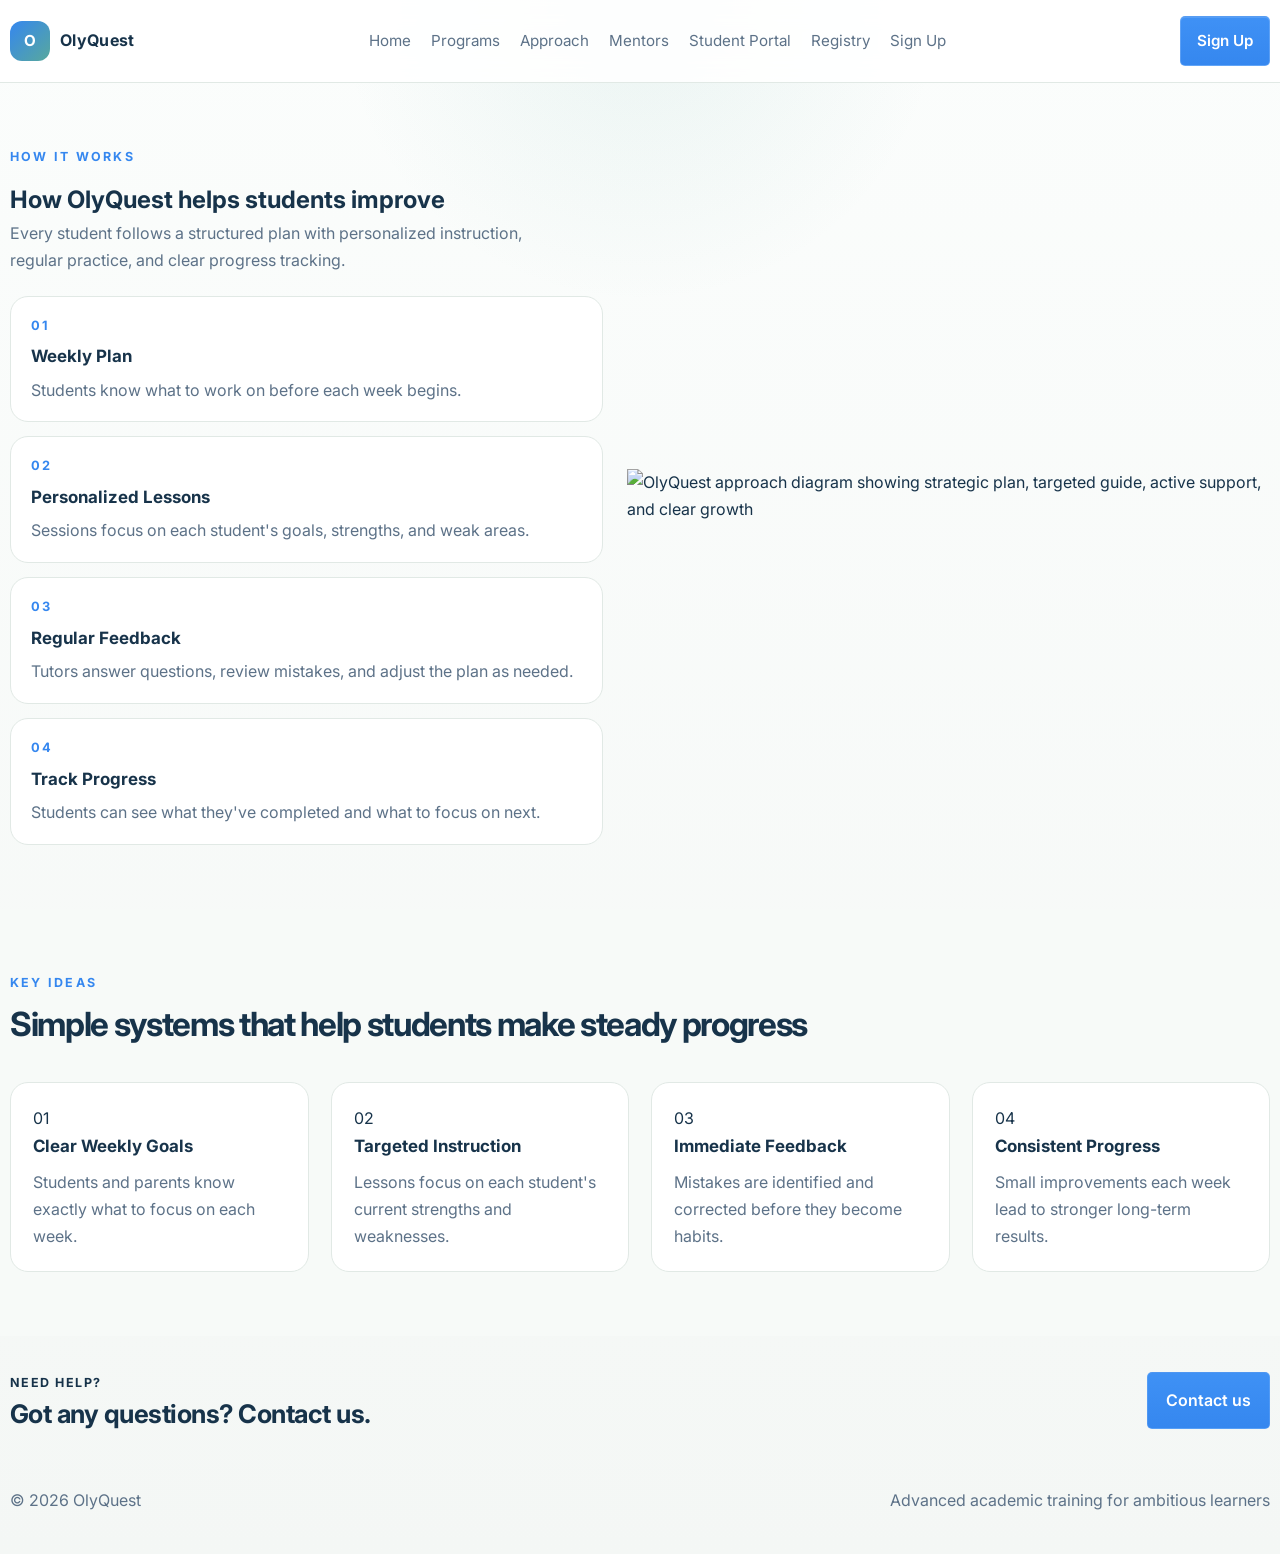
==== approach.html @ e414390c "inint" ====
<!DOCTYPE html>
<html lang="en">
  <head>
    <meta charset="UTF-8" />
    <meta name="viewport" content="width=device-width, initial-scale=1.0" />
    <title>OlyQuest | Approach</title>
    <link rel="preconnect" href="https://fonts.googleapis.com" />
    <link rel="preconnect" href="https://fonts.gstatic.com" crossorigin />
    <link href="https://fonts.googleapis.com/css2?family=Inter:wght@400;500;600;700;800&display=swap" rel="stylesheet" />
    <link rel="stylesheet" href="styles.css" />
  </head>
  <body>
    <header class="site-header">
      <div class="container nav-wrap">
        <a href="index.html" class="brand">
          <span class="brand-mark">O</span>
          <span>OlyQuest</span>
        </a>
        <nav>
          <a href="index.html">Home</a>
          <a href="programs.html">Programs</a>
          <a href="approach.html">Approach</a>
          <a href="mentors.html">Mentors</a>
          <a href="portal.html">Student Portal</a>
          <a href="registry.html">Registry</a>
          <a href="signup.html">Sign Up</a>
        </nav>
        <a class="nav-button" href="signup.html">Sign Up</a>
      </div>
    </header>

    <main>
      <section class="page-section">
        <div class="container approach-layout">
          <div class="approach-copy">
            <p class="eyebrow">HOW IT WORKS</p>
            <h2>How OlyQuest helps students improve</h2>
            <p class="page-text">
              Every student follows a structured plan with personalized instruction, regular practice, and clear progress tracking.
            </p>

            <div class="approach-points">
              <article class="approach-card">
                <span>01</span>
                <h3>Weekly Plan</h3>
                <p>Students know what to work on before each week begins.</p>
              </article>

              <article class="approach-card">
                <span>02</span>
                <h3>Personalized Lessons</h3>
                <p>Sessions focus on each student's goals, strengths, and weak areas.</p>
              </article>

              <article class="approach-card">
                <span>03</span>
                <h3>Regular Feedback</h3>
                <p>Tutors answer questions, review mistakes, and adjust the plan as needed.</p>
              </article>

              <article class="approach-card">
                <span>04</span>
                <h3>Track Progress</h3>
                <p>Students can see what they've completed and what to focus on next.</p>
              </article>
            </div>

          </div>
          <div class="approach-diagram">
            <img src="pictures/approach_diagram.png" alt="OlyQuest approach diagram showing strategic plan, targeted guide, active support, and clear growth" />
          </div>
        </div>
      </section>

      <section class="page-section alt">
      <div class="container">
        <div class="section-heading narrow">
          <p class="eyebrow">KEY IDEAS</p>
          <h2>Simple systems that help students make steady progress</h2>
        </div>
      <div class="pillars-grid approach-pillars-grid">
        <article class="pillar-card">
          <div class="icon-pill">01</div>
          <h3>Clear Weekly Goals</h3>
          <p>Students and parents know exactly what to focus on each week.</p>
        </article>
      <article class="pillar-card">
        <div class="icon-pill">02</div>
        <h3>Targeted Instruction</h3>
        <p>Lessons focus on each student's current strengths and weaknesses.</p>
      </article>
      <article class="pillar-card">
        <div class="icon-pill">03</div>
        <h3>Immediate Feedback</h3>
        <p>Mistakes are identified and corrected before they become habits.</p>
      </article>
      <article class="pillar-card">
        <div class="icon-pill">04</div>
        <h3>Consistent Progress</h3>
        <p>Small improvements each week lead to stronger long-term results.</p>
      </article>
    </div>
    </div>
  </section>


      <section class="cta-section">
        <div class="container cta-box">
          <div>
            <p class="eyebrow">NEED HELP?</p>
            <h2>Got any questions? Contact us.</h2>
          </div>
          <a class="button secondary" href="mailto:hello@olyquest.org">Contact us</a>
        </div>
      </section>
    </main>

    <footer class="site-footer">
      <div class="container footer-wrap">
        <p>© 2026 OlyQuest</p>
        <p>Advanced academic training for ambitious learners</p>
      </div>
    </footer>
  </body>
</html>
---- styles.css ----
:root {
  --bg: #f4f7f5;
  --surface: #ffffff;
  --surface-alt: #f7faf8;
  --surface-accent: #eef7f5;
  --surface-soft: #f5f7ef;
  --text: #17334a;
  --muted: #5d7288;
  --primary: #3587ef;
  --primary-dark: #3587ef;
  --button-blue-start: #3f91f5;
  --button-blue-end: #3587ef;
  --button-blue-hover-start: #3789ee;
  --button-blue-hover-end: #2f7fe6;
  --accent: #58a89d;
  --accent-2: #7ea9c8;
  --border: #e1e9e5;
  --shadow: 0 22px 50px rgba(23, 51, 74, 0.08);
  --radius: 18px;
  --max-width: 1260px;
}

* {
  box-sizing: border-box;
  margin: 0;
  padding: 0;
}

html {
  scroll-behavior: smooth;
}

body {
  font-family: 'Inter', sans-serif;
  color: var(--text);
  background:
    radial-gradient(circle at top, rgba(88, 168, 157, 0.1), transparent 18%),
    linear-gradient(180deg, #fbfdfc 0%, var(--bg) 100%);
  line-height: 1.68;
  -webkit-font-smoothing: antialiased;
  text-rendering: optimizeLegibility;
}

img {
  max-width: 100%;
  display: block;
}

a {
  color: inherit;
  text-decoration: none;
}

button,
a {
  -webkit-tap-highlight-color: transparent;
}

.container {
  width: min(var(--max-width), calc(100% - 16px));
  margin: 0 auto;
}

section {
  position: relative;
}

.site-header {
  position: sticky;
  top: 0;
  z-index: 50;
  background: rgba(255, 255, 255, 0.88);
  backdrop-filter: blur(12px);
  border-bottom: 1px solid var(--border);
}

.nav-wrap {
  display: flex;
  align-items: center;
  justify-content: space-between;
  padding: 16px 0;
  gap: 16px;
}

.brand {
  display: flex;
  align-items: center;
  gap: 10px;
  font-weight: 700;
  letter-spacing: 0.02em;
}

.brand-mark {
  display: inline-grid;
  place-items: center;
  width: 40px;
  height: 40px;
  background: linear-gradient(135deg, var(--primary), var(--accent));
  color: #fff;
  border-radius: 12px;
  font-size: 0.95rem;
}

nav {
  display: flex;
  align-items: center;
  gap: 20px;
}

nav a {
  color: var(--muted);
  font-size: 0.95rem;
}

.nav-button,
.button {
  display: inline-flex;
  align-items: center;
  justify-content: center;
  border-radius: 5px;
  font-weight: 600;
  transition: transform 0.18s ease, box-shadow 0.18s ease, background 0.18s ease;
}

.nav-button {
  background: linear-gradient(180deg, var(--button-blue-start) 0%, var(--button-blue-end) 100%);
  color: #fff;
  padding: 11px 16px;
  font-size: 0.95rem;
  border: 1px solid rgba(255, 255, 255, 0.18);
  box-shadow: inset 0 1px 0 rgba(255, 255, 255, 0.12);
}

.nav-button:hover,
.button:hover {
  transform: translateY(-1px);
}

.hero {
  padding: 96px 0 68px;
}

.hero-shell {
  display: grid;
  grid-template-columns: 1.05fr 0.95fr;
  gap: 48px;
  align-items: center;
}

.hero-content h1 {
  font-size: clamp(2.8rem, 3.6vw, 4.1rem);
  line-height: 0.95;
  letter-spacing: -0.06em;
  margin-bottom: 18px;
  max-width: 13ch;
}

.eyebrow {
  color: var(--primary);
  font-size: 0.78rem;
  font-weight: 700;
  letter-spacing: 0.18em;
  text-transform: uppercase;
  margin-bottom: 12px;
}

.eyebrow.small {
  margin-bottom: 8px;
}

.hero-text {
  color: var(--muted);
  font-size: 1rem;
  max-width: 58ch;
}

.hero-actions {
  display: flex;
  gap: 12px;
  margin: 28px 0;
}

.button {
  padding: 14px 18px;
}

.button.primary {
  background: linear-gradient(180deg, var(--button-blue-start) 0%, var(--button-blue-end) 100%);
  color: #fff;
  border: 1px solid rgba(255, 255, 255, 0.12);
}

.button.secondary {
  background: linear-gradient(180deg, #ffffff, var(--surface-alt));
  color: var(--primary);
  border: 1px solid var(--border);
}

.hero-meta {
  display: flex;
  gap: 10px;
  flex-wrap: wrap;
}

.hero-meta div {
  display: flex;
  align-items: center;
  gap: 8px;
  color: var(--muted);
  font-size: 0.9rem;
}

.hero-meta strong {
  color: var(--text);
  font-weight: 700;
}

.hero-panel {
  display: grid;
  gap: 14px;
}

.panel-card {
  background: var(--surface);
  border: 1px solid var(--border);
  border-radius: var(--radius);
  box-shadow: none;
}

.panel-card-main {
  padding: 22px;
}

.panel-card-start {
  position: relative;
  overflow: hidden;
  background: var(--surface);
}

.panel-start-head,
.panel-start-links {
  position: relative;
  z-index: 1;
}

.panel-start-head h3 {
  font-size: 1.45rem;
  letter-spacing: -0.03em;
  margin-bottom: 8px;
}

.panel-start-head p {
  color: var(--muted);
}

.panel-start-links {
  display: grid;
  gap: 10px;
  margin-top: 16px;
}

.panel-start-links a {
  display: flex;
  justify-content: space-between;
  align-items: center;
  gap: 14px;
  padding: 12px 14px;
  border: 1px solid #2c7ae0;
  border-radius: 6px;
  background: linear-gradient(180deg, var(--button-blue-start) 0%, var(--button-blue-end) 100%);
  transition: transform 0.16s ease, background 0.16s ease;
}

.panel-start-links a span {
  color: #ffffff;
  font-size: 0.82rem;
  font-weight: 700;
  letter-spacing: 0.12em;
  text-transform: uppercase;
}

.panel-start-links a strong {
  color: #ffffff;
  font-size: 0.95rem;
  white-space: nowrap;
}

.panel-start-links a::after {
  content: '→';
  color: #ffffff;
  font-weight: 700;
}

.panel-start-links a:hover {
  transform: translateY(-1px);
  background: linear-gradient(180deg, var(--button-blue-hover-start) 0%, var(--button-blue-hover-end) 100%);
}

.panel-header {
  display: flex;
  justify-content: space-between;
  align-items: center;
  color: var(--muted);
  font-size: 0.92rem;
  margin-bottom: 18px;
}

.panel-header strong {
  color: var(--text);
  font-size: 0.95rem;
}

.panel-metrics {
  display: grid;
  grid-template-columns: 1fr 1fr;
  gap: 12px;
  margin-bottom: 16px;
}

.panel-metrics div {
  background: var(--surface-alt);
  border-radius: 14px;
  padding: 16px;
}

.panel-metrics p {
  color: var(--muted);
  font-size: 0.9rem;
}

.panel-metrics h2 {
  font-size: 2rem;
  letter-spacing: -0.04em;
  margin-top: 4px;
}

.panel-stack {
  display: grid;
  gap: 10px;
}

.panel-stack div {
  display: flex;
  justify-content: space-between;
  gap: 10px;
  background: var(--surface-alt);
  border-radius: 12px;
  padding: 12px 14px;
}

.panel-card-mini {
  padding: 16px 18px;
  background: transparent;
  border-color: transparent;
}

.info-strip {
  padding: 0 0 56px;
}

.info-grid {
  display: grid;
  grid-template-columns: repeat(3, 1fr);
  gap: 18px;
}

.info-card {
  background: var(--surface);
  border: 1px solid var(--border);
  border-radius: var(--radius);
  padding: 22px;
  box-shadow: none;
}

.info-card h3 {
  font-size: 1.2rem;
  margin-bottom: 8px;
}

.info-card p {
  color: var(--muted);
}

.model-diagram {
  display: grid;
  grid-template-columns: repeat(3, minmax(0, 1fr));
  gap: 24px;
  align-items: start;
  justify-content: center;
}

.model-node {
  background: transparent;
  border: none;
  border-radius: 0;
  padding: 0;
  box-shadow: none;
  text-align: center;
  width: 100%;
  max-width: 420px;
  display: flex;
  flex-direction: column;
  align-items: center;
  position: relative;
  isolation: isolate;
}

.model-node::before {
  content: '';
  position: absolute;
  top: 12px;
  left: 50%;
  width: 300px;
  height: 300px;
  border-radius: 50%;
  transform: translateX(-50%);
  background: radial-gradient(circle, rgba(0, 88, 219, 0.16) 50%, rgba(0, 88, 219, 0.04) 55%, rgba(0, 88, 219, 0) 75%);
  z-index: 0;
  pointer-events: none;
}

.model-node img {
  width: min(100%, 260px);
  max-width: 260px;
  height: auto;
  display: block;
  margin: 0 auto 12px;
  position: relative;
  z-index: 1;
}

.model-diagram .model-node:first-of-type,
.model-diagram .model-node:last-of-type {
  transform: none;
}

.model-node span {
  color: var(--primary);
  font-size: 0.82rem;
  font-weight: 700;
  letter-spacing: 0.18em;
  text-transform: uppercase;
  display: inline-block;
  margin-bottom: 8px;
}

.model-node h3 {
  font-size: 1.2rem;
  margin: 0 0 8px;
}

.model-node p {
  color: var(--muted);
  margin: 0;
}

.model-node figcaption {
  width: min(100%, 400px);
  margin: 0 auto;
  text-align: left;
  position: relative;
  z-index: 1;
}

.model-arrow {
  display: flex;
  align-items: center;
  justify-content: center;
  color: var(--primary-dark);
  font-size: 2.4rem;
  font-weight: 800;
  width: 36px;
  height: 36px;
  /* default offset to align arrows with caption centers; can be overridden per-arrow */
  transform: translateY(var(--arrow-offset, 36px));
  transition: transform 120ms ease, color 120ms ease;
}

.value-grid {
  display: grid;
  grid-template-columns: repeat(3, 1fr);
  gap: 18px;
}

.value-grid-simple {
  gap: 12px;
}

.value-grid-simple div {
  padding: 12px 0;
}

.value-grid-simple h3 {
  font-size: 1rem;
  margin-top: 4px;
}

.value-card {
  background: transparent;
  border: 0;
  border-radius: 0;
  padding: 0;
  box-shadow: none;
}

.model-section,
.value-section,
.page-section {
  padding: 64px 0;
}

.page-section.alt,
.value-section {
  background: var(--surface-alt);
}

.section-heading {
  margin-bottom: 22px;
}

.section-heading.narrow {
  max-width: 1000px;
  margin-bottom: 40px;
}

.section-heading h2,
.cta-box h2 {
  font-size: clamp(1.9rem, 2.6vw, 3rem);
  letter-spacing: -0.04em;
  line-height: 1.1;
}

.page-text {
  color: var(--muted);
  font-size: 1rem;
  max-width: 56ch;
  margin-bottom: 22px;
}

.program-grid,
.pillars-grid,
.team-grid {
  display: grid;
  grid-template-columns: repeat(3, 1fr);
  gap: 22px;
}

.program-grid-wider {
  grid-template-columns: repeat(3, minmax(0, 1fr));
  width: calc(100% + 48px);
  max-width: none;
  gap: 24px;
  margin: 0 -24px;
}

.program-grid-wider .program-card {
  padding: 18px;
}

.program-grid-wider .program-card h3 {
  font-size: 1rem;
}

.program-grid-wider .program-card li {
  font-size: 0.94rem;
  line-height: 1.52;
}

.program-card,
.pillar-card,
.team-card,
.process-card,
.mentor-card {
  background: var(--surface);
  border: 1px solid var(--border);
  border-radius: var(--radius);
  padding: 22px;
  box-shadow: none;
}

.pillars-grid h3,
.program-card h3,
.team-card h3,
.process-card h4,
.mentor-card h3 {
  font-size: 1.06rem;
  margin-bottom: 8px;
}

.program-card p,
.pillar-card p,
.team-card p,
.process-card p,
.mentor-card p,
.page-intro p,
.page-text,
.cta-box p,
.footer-wrap p,
.process-list li,
.program-card li,
.summary-list li {
  color: var(--muted);
}

.program-card ul,
.summary-list {
  list-style: none;
  display: grid;
  gap: 8px;
  margin-top: 14px;
}

.program-card li::before,
.summary-list li::before {
  content: '•';
  color: var(--primary);
  margin-right: 8px;
}

.catalog-grid {
  display: grid;
  grid-template-columns: repeat(3, minmax(0, 1fr));
  gap: 18px;
}

.catalog-group + .catalog-group {
  margin-top: 30px;
}

.catalog-group-title {
  color: var(--primary);
  font-size: 1.08rem;
  margin-bottom: 12px;
  letter-spacing: 0.01em;
}

.catalog-item {
  background: var(--surface);
  border: 1px solid var(--border);
  border-radius: 14px;
  padding: 14px;
  min-height: 230px;
  display: flex;
  flex-direction: column;
  align-items: center;
  justify-content: flex-start;
  text-align: center;
  gap: 12px;
  overflow: hidden;
  transition: transform 0.16s ease, box-shadow 0.16s ease, border-color 0.16s ease;
}

.catalog-item img {
  width: auto;
  height: 110px;
  max-width: 100%;
  object-fit: contain;
  border-radius: 10px;
  display: block;
}

.catalog-item p {
  margin-top: auto;
  padding-top: 0;
  width: 100%;
  font-size: 0.92rem;
  color: var(--muted);
  font-weight: 600;
  line-height: 1.35;
}

.catalog-item:hover {
  transform: translateY(-2px);
  border-color: rgba(53, 135, 239, 0.42);
  box-shadow: 0 10px 26px rgba(23, 51, 74, 0.08);
}

.catalog-note {
  margin-top: 16px;
  font-size: 0.92rem;
  color: var(--muted);
}

.catalog-note a {
  color: var(--primary);
  font-weight: 600;
}

.process-grid {
  display: grid;
  grid-template-columns: 0.95fr 1.05fr;
  gap: 32px;
  align-items: center;
}

.approach-layout {
  display: grid;
  grid-template-columns: minmax(0, 0.96fr) minmax(0, 1.04fr);
  gap: 24px;
  align-items: stretch;
}

.approach-copy {
  display: grid;
  align-content: start;
}

.approach-points {
  display: grid;
  gap: 14px;
}

.approach-card {
  background: var(--surface);
  border: 1px solid var(--border);
  border-radius: var(--radius);
  padding: 18px 20px;
  box-shadow: none;
  display: grid;
  gap: 6px;
}

.approach-card span {
  color: var(--primary);
  font-size: 0.8rem;
  font-weight: 700;
  letter-spacing: 0.14em;
  text-transform: uppercase;
}

.approach-card h3 {
  font-size: 1.06rem;
  margin: 0;
}

.approach-card p {
  color: var(--muted);
}

.process-list {
  display: grid;
  gap: 14px;
}

.process-card {
  display: grid;
  gap: 6px;
}

.process-card span {
  color: var(--primary);
  font-weight: 700;
}

.diagram-placeholder {
  display: grid;
  place-items: center;
  min-height: 420px;
  padding: 30px;
  border-radius: 28px;
  border: 1px dashed rgba(53, 135, 239, 0.28);
  background:
    radial-gradient(circle at top, rgba(88, 168, 157, 0.12), transparent 34%),
    linear-gradient(180deg, #ffffff 0%, var(--surface-alt) 100%);
  box-shadow: var(--shadow);
}

.diagram-placeholder div {
  text-align: center;
  max-width: 28ch;
}

.diagram-placeholder strong {
  display: block;
  font-size: 1.3rem;
  letter-spacing: -0.03em;
  line-height: 1.15;
  margin-bottom: 8px;
}

.diagram-placeholder span {
  color: var(--muted);
}

.approach-diagram {
  display: flex;
  align-items: center;
}

.approach-diagram img {
  width: 100%;
  height: auto;
  display: block;
}

.approach-pillars-grid {
  grid-template-columns: repeat(4, 1fr);
}

@media (max-width: 1200px) {
  .approach-pillars-grid {
    grid-template-columns: repeat(2, minmax(0, 1fr));
  }
}

.page-intro {
  display: grid;
  gap: 10px;
  margin-bottom: 28px;
}

.page-intro h1 {
  font-size: clamp(2.4rem, 3.6vw, 4rem);
  letter-spacing: -0.04em;
  line-height: 1;
}

.signup-layout {
  display: grid;
  gap: 24px;
}

.signup-placeholder-link {
  font-size: 0.95rem;
}

.signup-placeholder-link a {
  color: var(--primary);
  font-weight: 600;
  word-break: break-all;
}

.signup-embed-card {
  background: var(--surface);
  border: 1px solid var(--border);
  border-radius: var(--radius);
  box-shadow: none;
  padding: 10px;
}

.signup-embed-card iframe {
  width: 100%;
  min-height: 900px;
  border: 0;
  border-radius: calc(var(--radius) - 6px);
  background: var(--surface-alt);
}

.portal-page {
  min-height: calc(100vh - 140px);
}

.portal-login-screen {
  min-height: calc(100vh - 140px);
  display: grid;
  place-items: center;
  background:
    radial-gradient(circle at top, rgba(88, 168, 157, 0.1), transparent 18%),
    linear-gradient(180deg, #f7fbfa 0%, var(--bg) 100%);
}

.portal-login-panel {
  width: min(520px, calc(100% - 48px));
  background: var(--surface);
  border: 1px solid var(--border);
  border-radius: 24px;
  box-shadow: none;
  padding: 40px;
}

.portal-login-panel h1 {
  font-size: clamp(2rem, 3vw, 3rem);
  letter-spacing: -0.04em;
  line-height: 1;
  margin-bottom: 10px;
}

.portal-form {
  display: grid;
  gap: 14px;
  margin-top: 18px;
}

.portal-form label {
  display: grid;
  gap: 6px;
}

.portal-form span {
  color: var(--muted);
  font-size: 0.9rem;
  font-weight: 600;
}

.portal-form input {
  width: 100%;
  padding: 12px 14px;
  border-radius: 10px;
  border: 1px solid var(--border);
  background: var(--surface-alt);
  color: var(--text);
}

.portal-dashboard-shell {
  padding: 48px 0;
}

.portal-dashboard-layout {
  display: grid;
  grid-template-columns: 280px 1fr;
  gap: 24px;
  align-items: start;
}

.portal-sidebar {
  background: var(--surface);
  border: 1px solid var(--border);
  border-radius: var(--radius);
  box-shadow: none;
  padding: 22px;
  display: grid;
  gap: 18px;
}

.sidebar-block {
  background: var(--surface-alt);
  border-radius: 12px;
  padding: 14px;
}

.sidebar-block p {
  color: var(--muted);
  font-size: 0.9rem;
}

.sidebar-block strong {
  display: block;
  margin-top: 4px;
  color: var(--text);
}

.portal-dashboard {
  display: grid;
  gap: 18px;
}

.dashboard-top {
  display: flex;
  align-items: center;
  justify-content: space-between;
  gap: 12px;
}

.dashboard-grid {
  display: grid;
  grid-template-columns: 1.1fr 0.9fr;
  gap: 18px;
}

.portal-panel {
  background: var(--surface);
  border: 1px solid var(--border);
  border-radius: var(--radius);
  box-shadow: none;
  padding: 22px;
}

.portal-panel h3 {
  margin-bottom: 10px;
}

.portal-list {
  list-style: none;
  display: grid;
  gap: 10px;
}

.portal-list li {
  display: flex;
  justify-content: space-between;
  gap: 12px;
  align-items: center;
  background: var(--surface-alt);
  border-radius: 12px;
  padding: 12px 14px;
}

.portal-list a {
  color: var(--primary);
  font-weight: 600;
}

.mentor-grid {
  display: grid;
  grid-template-columns: repeat(3, 1fr);
  gap: 22px;
}

.mentor-card {
  display: grid;
  grid-template-rows: auto auto auto 1fr;
  align-content: start;
  row-gap: 8px;
  overflow: hidden;
}

.mentor-photo {
  width: 100%;
  aspect-ratio: 1 / 1;
  height: auto;
  background: linear-gradient(135deg, #eff5ff, #fef3e7);
  display: grid;
  place-items: center;
  margin-bottom: 0;
  border-radius: 14px;
  overflow: hidden;
  font-size: 2rem;
  font-weight: 800;
  color: var(--primary);
}

.mentor-photo img {
  width: 100%;
  height: 100%;
  object-fit: cover;
  border-radius: 14px;
}

.mentor-role {
  color: var(--accent);
  font-size: 0.9rem;
  font-weight: 600;
  margin: 0;
}

.mentor-card h3,
.mentor-card p {
  margin: 0;
}

.cta-section {
  padding: 36px 0;
  background: transparent;
}

.cta-box {
  display: flex;
  justify-content: space-between;
  align-items: center;
  gap: 24px;
  background: transparent;
  border: none;
  border-radius: 0;
  padding: 0;
}

.cta-box .eyebrow {
  color: var(--text);
  letter-spacing: 0.12em;
  margin-bottom: 6px;
}

.cta-box h2 {
  font-size: clamp(1.2rem, 2vw, 1.6rem);
  color: var(--text);
  letter-spacing: -0.02em;
}

.cta-box .button.secondary {
  background: linear-gradient(180deg, var(--button-blue-start) 0%, var(--button-blue-end) 100%);
  color: #fff;
  border: 1px solid rgba(255, 255, 255, 0.12);
}

.site-footer {
  padding: 22px 0 40px;
}

.footer-wrap {
  display: flex;
  justify-content: space-between;
  gap: 12px;
  flex-wrap: wrap;
}

@media (max-width: 920px) {
  .hero-shell,
  .process-grid,
  .approach-layout,
  .program-grid,
  .team-grid,
  .mentor-grid,
  .info-grid {
    grid-template-columns: 1fr;
  }

  .pillars-grid,
  .approach-pillars-grid {
    grid-template-columns: 1fr;
  }

  .hero {
    padding-top: 72px;
  }

  .nav-wrap {
    flex-wrap: wrap;
  }

  nav {
    width: 100%;
    justify-content: center;
  }

  .cta-box {
    flex-direction: column;
    align-items: flex-start;
  }

  .diagram-placeholder {
    min-height: 340px;
  }

  .catalog-grid {
    grid-template-columns: repeat(2, minmax(0, 1fr));
  }
}

@media (max-width: 640px) {
  .container {
    width: min(var(--max-width), calc(100% - 32px));
  }

  .hero-actions {
    flex-direction: column;
  }

  .button,
  .nav-button {
    width: 100%;
  }

  nav {
    gap: 14px;
    flex-wrap: wrap;
  }

  .catalog-grid {
    grid-template-columns: 1fr;
  }

  .diagram-placeholder {
    min-height: 300px;
    padding: 24px;
  }

  .signup-embed-card iframe {
    min-height: 760px;
  }
}
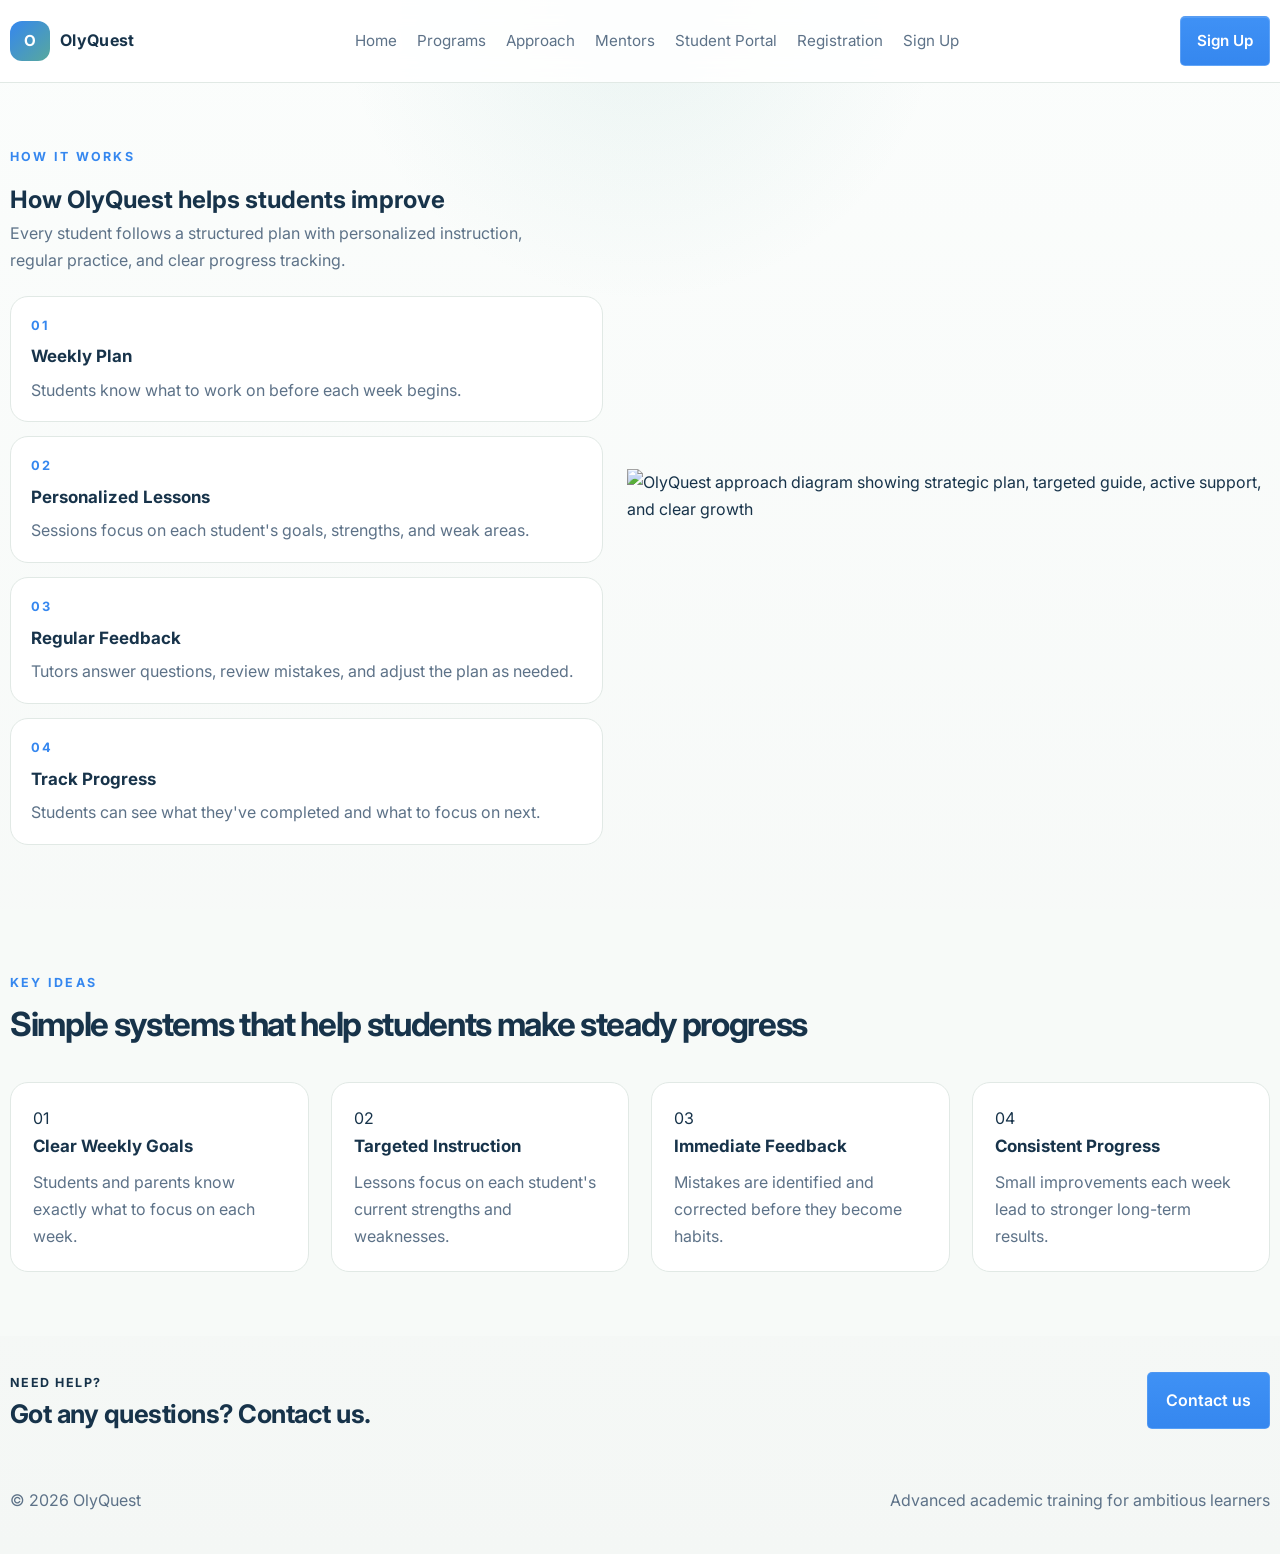
==== commit 750ea913: "ok" ====
--- a/approach.html
+++ b/approach.html
@@ -22,7 +22,7 @@
           <a href="approach.html">Approach</a>
           <a href="mentors.html">Mentors</a>
           <a href="portal.html">Student Portal</a>
-          <a href="registry.html">Registry</a>
+          <a href="registry.html">Registration</a>
           <a href="signup.html">Sign Up</a>
         </nav>
         <a class="nav-button" href="signup.html">Sign Up</a>
@@ -67,7 +67,7 @@
 
           </div>
           <div class="approach-diagram">
-            <img src="pictures/approach_diagram.png" alt="OlyQuest approach diagram showing strategic plan, targeted guide, active support, and clear growth" />
+            <img src="https://zkx2z9y9avq79hhx.public.blob.vercel-storage.com/pictures/approach_diagram.png" alt="OlyQuest approach diagram showing strategic plan, targeted guide, active support, and clear growth" />
           </div>
         </div>
       </section>
--- a/styles.css
+++ b/styles.css
@@ -901,6 +901,34 @@
   color: var(--text);
 }
 
+.portal-login-hint {
+  margin-top: 12px;
+  color: var(--muted);
+  font-size: 0.92rem;
+}
+
+.portal-login-hint a {
+  color: var(--primary);
+  font-weight: 600;
+}
+
+.portal-login-error {
+  margin-top: 8px;
+  color: #b42318;
+  font-size: 0.9rem;
+  font-weight: 600;
+}
+
+.portal-google-login {
+  margin-top: 14px;
+}
+
+.portal-google-login p {
+  color: var(--muted);
+  font-size: 0.9rem;
+  margin-bottom: 8px;
+}
+
 .portal-dashboard-shell {
   padding: 48px 0;
 }
@@ -1070,6 +1098,209 @@
   background: linear-gradient(180deg, var(--button-blue-start) 0%, var(--button-blue-end) 100%);
   color: #fff;
   border: 1px solid rgba(255, 255, 255, 0.12);
+}
+
+.registry-layout {
+  display: grid;
+  gap: 18px;
+}
+
+.registry-card {
+  background: var(--surface);
+  border: 1px solid var(--border);
+  border-radius: var(--radius);
+  padding: 22px;
+}
+
+.registry-card h2 {
+  font-size: 1.2rem;
+  margin-bottom: 14px;
+}
+
+.registry-form {
+  display: grid;
+  grid-template-columns: repeat(2, minmax(0, 1fr));
+  gap: 14px;
+}
+
+.registry-form label {
+  display: grid;
+  gap: 6px;
+}
+
+.registry-notes-field,
+.registry-form-actions {
+  grid-column: 1 / -1;
+}
+
+.registry-form span {
+  color: var(--muted);
+  font-size: 0.9rem;
+  font-weight: 600;
+}
+
+.registry-form input,
+.registry-form select,
+.registry-form textarea,
+.registry-toolbar input {
+  width: 100%;
+  padding: 12px 14px;
+  border-radius: 10px;
+  border: 1px solid var(--border);
+  background: var(--surface-alt);
+  color: var(--text);
+  font-family: inherit;
+}
+
+#publicGoogleEmailDisplay {
+  color: var(--text);
+  font-weight: 600;
+  cursor: not-allowed;
+}
+
+.registry-form textarea {
+  resize: vertical;
+}
+
+.registry-form-actions {
+  display: flex;
+  gap: 10px;
+  align-items: center;
+}
+
+.registry-google-area {
+  grid-column: 1 / -1;
+  display: grid;
+  gap: 8px;
+}
+
+.registry-google-area p {
+  color: var(--muted);
+  font-size: 0.9rem;
+}
+
+.registry-message {
+  margin-top: 12px;
+  font-size: 0.92rem;
+  font-weight: 600;
+}
+
+.registry-message.success {
+  color: #127a42;
+}
+
+.registry-message.error {
+  color: #b42318;
+}
+
+.registry-message.info {
+  color: var(--muted);
+}
+
+.registry-toolbar {
+  display: flex;
+  gap: 12px;
+  justify-content: space-between;
+  align-items: center;
+  flex-wrap: wrap;
+  margin-bottom: 14px;
+}
+
+.registry-admin-auth {
+  display: flex;
+  gap: 10px;
+  flex-wrap: wrap;
+  align-items: center;
+  margin-top: 10px;
+}
+
+.registry-admin-auth input {
+  flex: 1 1 260px;
+  min-width: 220px;
+  padding: 12px 14px;
+  border-radius: 10px;
+  border: 1px solid var(--border);
+  background: var(--surface-alt);
+  color: var(--text);
+}
+
+.registry-admin-panel {
+  margin-top: 4px;
+}
+
+.registry-toolbar-actions {
+  display: flex;
+  gap: 10px;
+  align-items: center;
+  flex-wrap: wrap;
+}
+
+.registry-import-label {
+  cursor: pointer;
+}
+
+#importInput {
+  position: absolute;
+  width: 1px;
+  height: 1px;
+  opacity: 0;
+  pointer-events: none;
+}
+
+.registry-table-wrap {
+  overflow-x: auto;
+}
+
+.registry-table {
+  width: 100%;
+  border-collapse: collapse;
+  min-width: 780px;
+}
+
+.registry-table th,
+.registry-table td {
+  text-align: left;
+  padding: 10px 12px;
+  border-bottom: 1px solid var(--border);
+  vertical-align: top;
+}
+
+.registry-table th {
+  color: var(--muted);
+  font-size: 0.85rem;
+  letter-spacing: 0.06em;
+  text-transform: uppercase;
+}
+
+.registry-actions {
+  display: flex;
+  gap: 8px;
+}
+
+.registry-row-btn {
+  border: 1px solid var(--border);
+  border-radius: 8px;
+  background: var(--surface-alt);
+  color: var(--text);
+  font-size: 0.84rem;
+  font-weight: 600;
+  padding: 6px 10px;
+  cursor: pointer;
+}
+
+.registry-row-btn.danger {
+  color: #b42318;
+}
+
+.registry-empty {
+  color: var(--muted);
+  text-align: center;
+}
+
+.registry-footnote {
+  margin-top: 10px;
+  color: var(--muted);
+  font-size: 0.9rem;
 }
 
 .site-footer {
@@ -1157,4 +1388,18 @@
   .signup-embed-card iframe {
     min-height: 760px;
   }
-}
+
+  .registry-form {
+    grid-template-columns: 1fr;
+  }
+
+  .registry-form-actions {
+    flex-direction: column;
+    align-items: stretch;
+  }
+
+  .registry-admin-auth {
+    flex-direction: column;
+    align-items: stretch;
+  }
+}
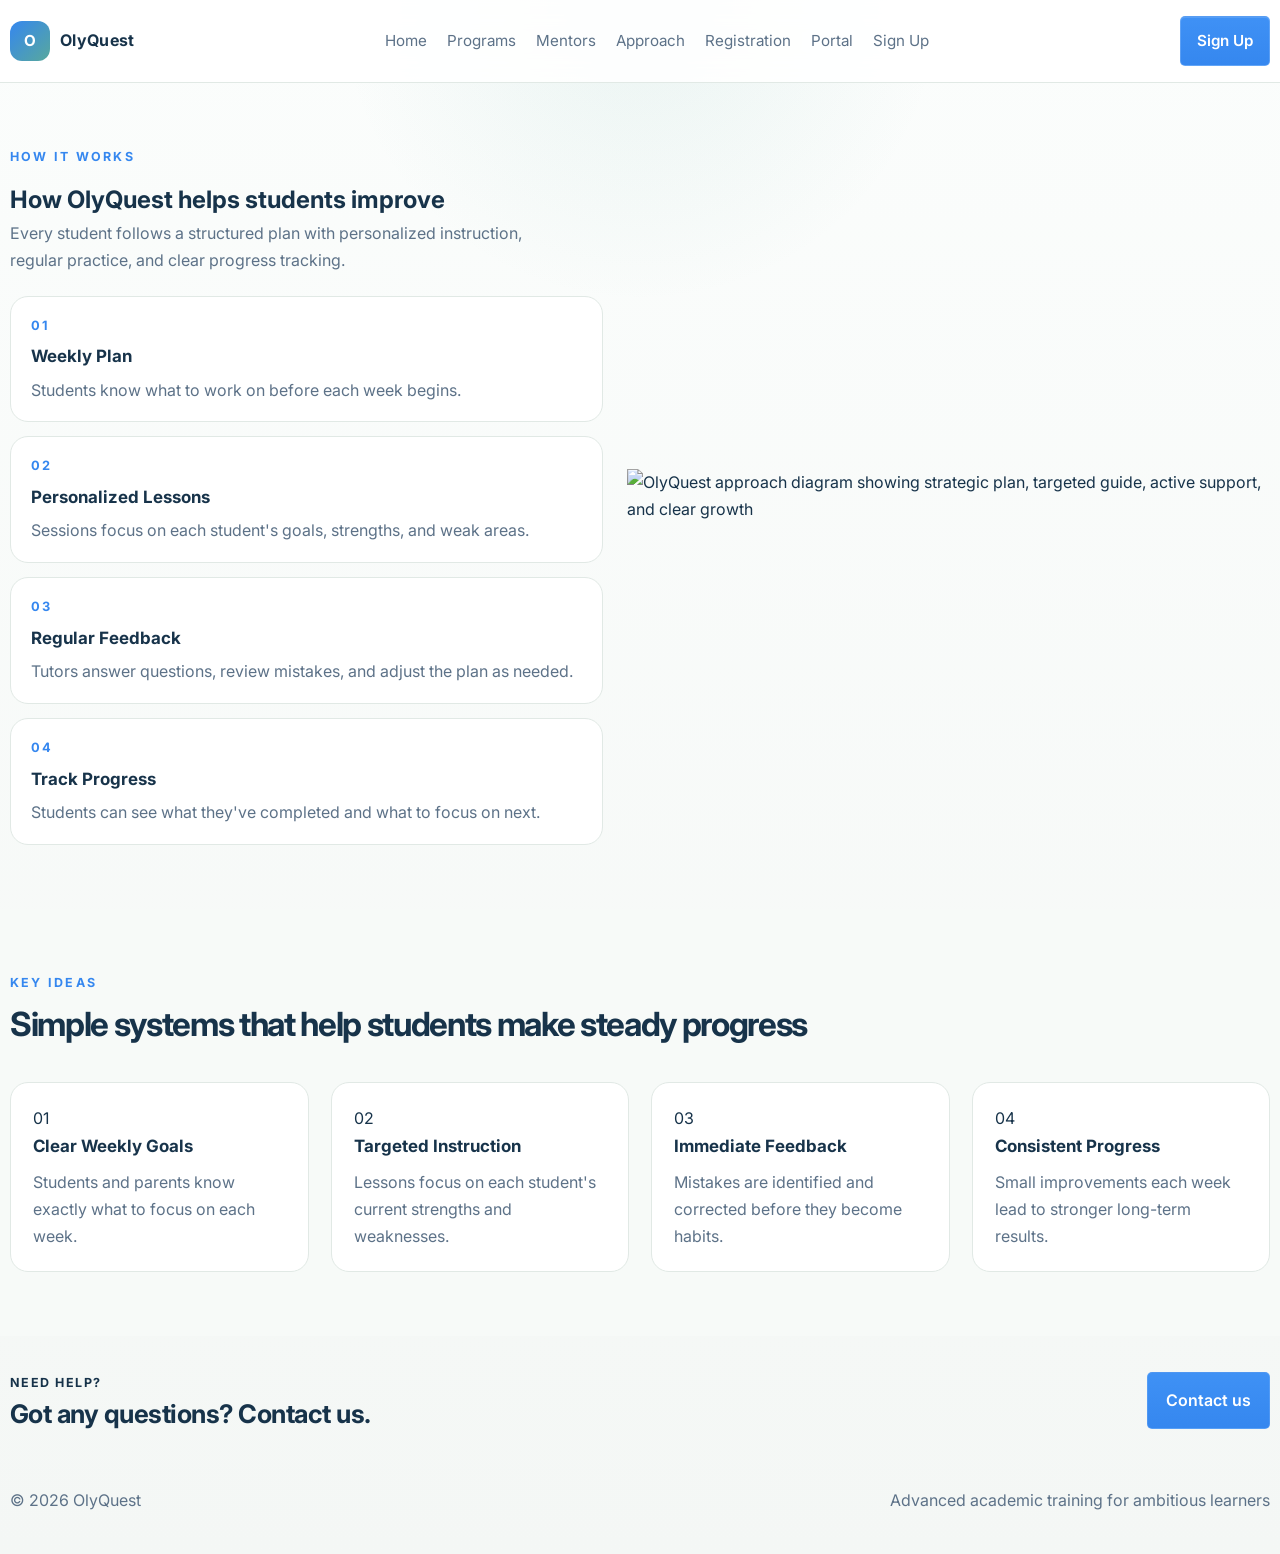
==== commit d0e82288: "ok" ====
--- a/approach.html
+++ b/approach.html
@@ -19,10 +19,10 @@
         <nav>
           <a href="index.html">Home</a>
           <a href="programs.html">Programs</a>
+          <a href="mentors.html">Mentors</a>
           <a href="approach.html">Approach</a>
-          <a href="mentors.html">Mentors</a>
-          <a href="portal.html">Student Portal</a>
           <a href="registry.html">Registration</a>
+          <a href="portal.html">Portal</a>
           <a href="signup.html">Sign Up</a>
         </nav>
         <a class="nav-button" href="signup.html">Sign Up</a>
--- a/styles.css
+++ b/styles.css
@@ -1018,6 +1018,11 @@
   font-weight: 600;
 }
 
+.portal-empty {
+  color: var(--muted);
+  font-size: 0.95rem;
+}
+
 .mentor-grid {
   display: grid;
   grid-template-columns: repeat(3, 1fr);
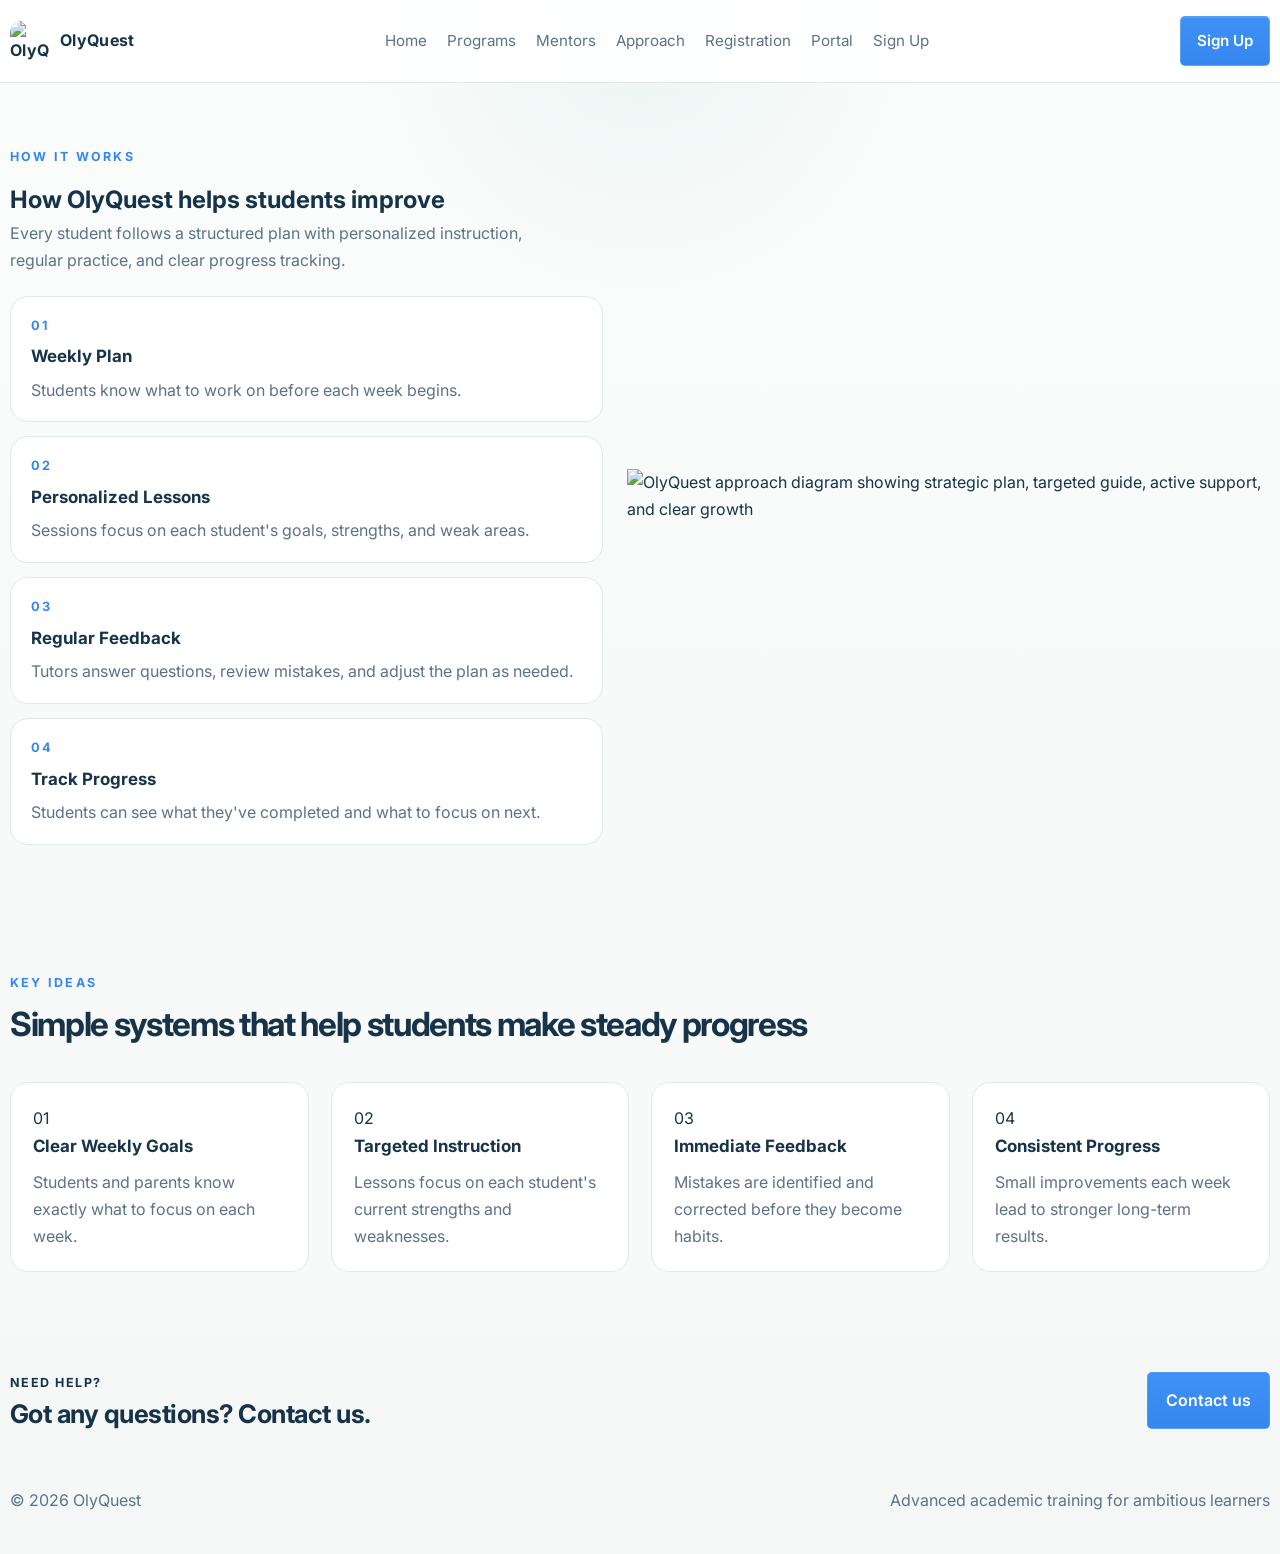
==== commit ca4c2437: "logo" ====
--- a/approach.html
+++ b/approach.html
@@ -13,7 +13,7 @@
     <header class="site-header">
       <div class="container nav-wrap">
         <a href="index.html" class="brand">
-          <span class="brand-mark">O</span>
+          <img src="pictures/logo.png" alt="OlyQuest logo" class="brand-logo" />
           <span>OlyQuest</span>
         </a>
         <nav>
--- a/styles.css
+++ b/styles.css
@@ -101,6 +101,13 @@
   font-size: 0.95rem;
 }
 
+.brand-logo {
+  width: 40px;
+  height: 40px;
+  border-radius: 12px;
+  object-fit: cover;
+}
+
 nav {
   display: flex;
   align-items: center;
